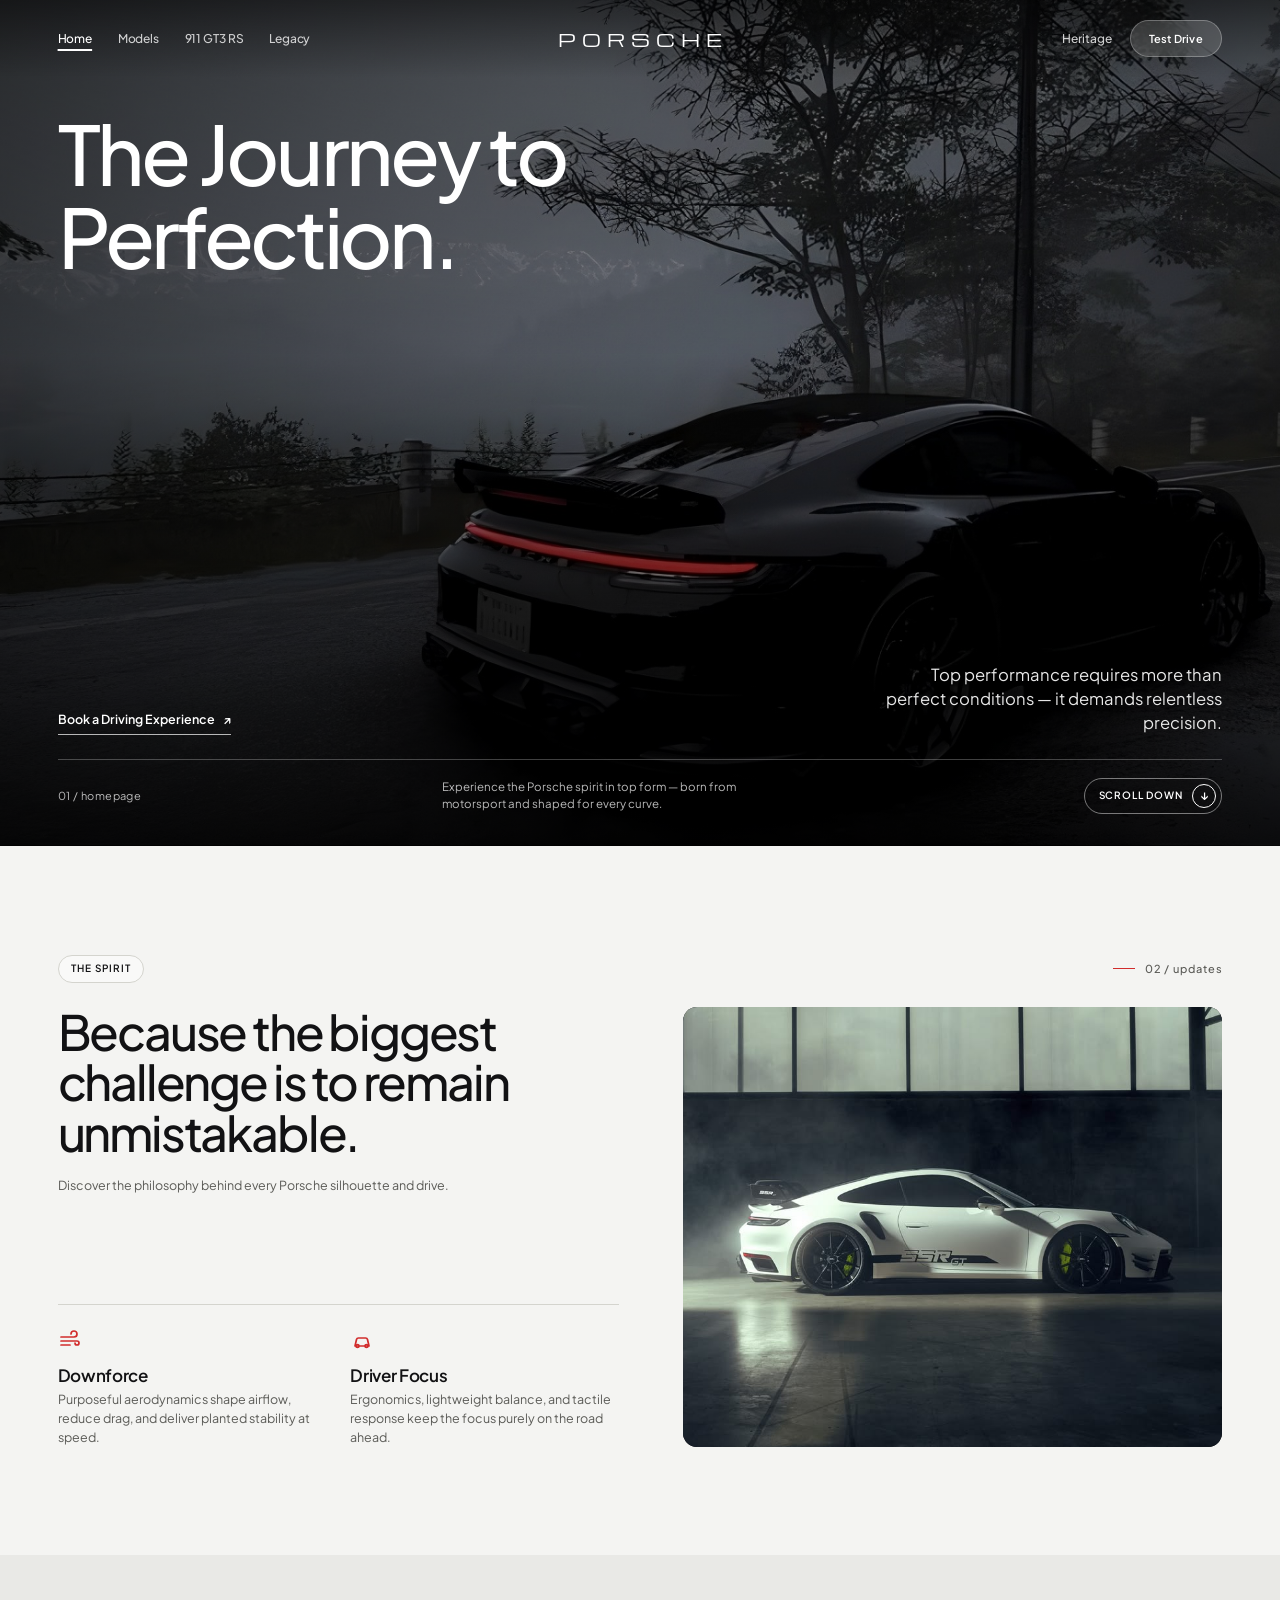
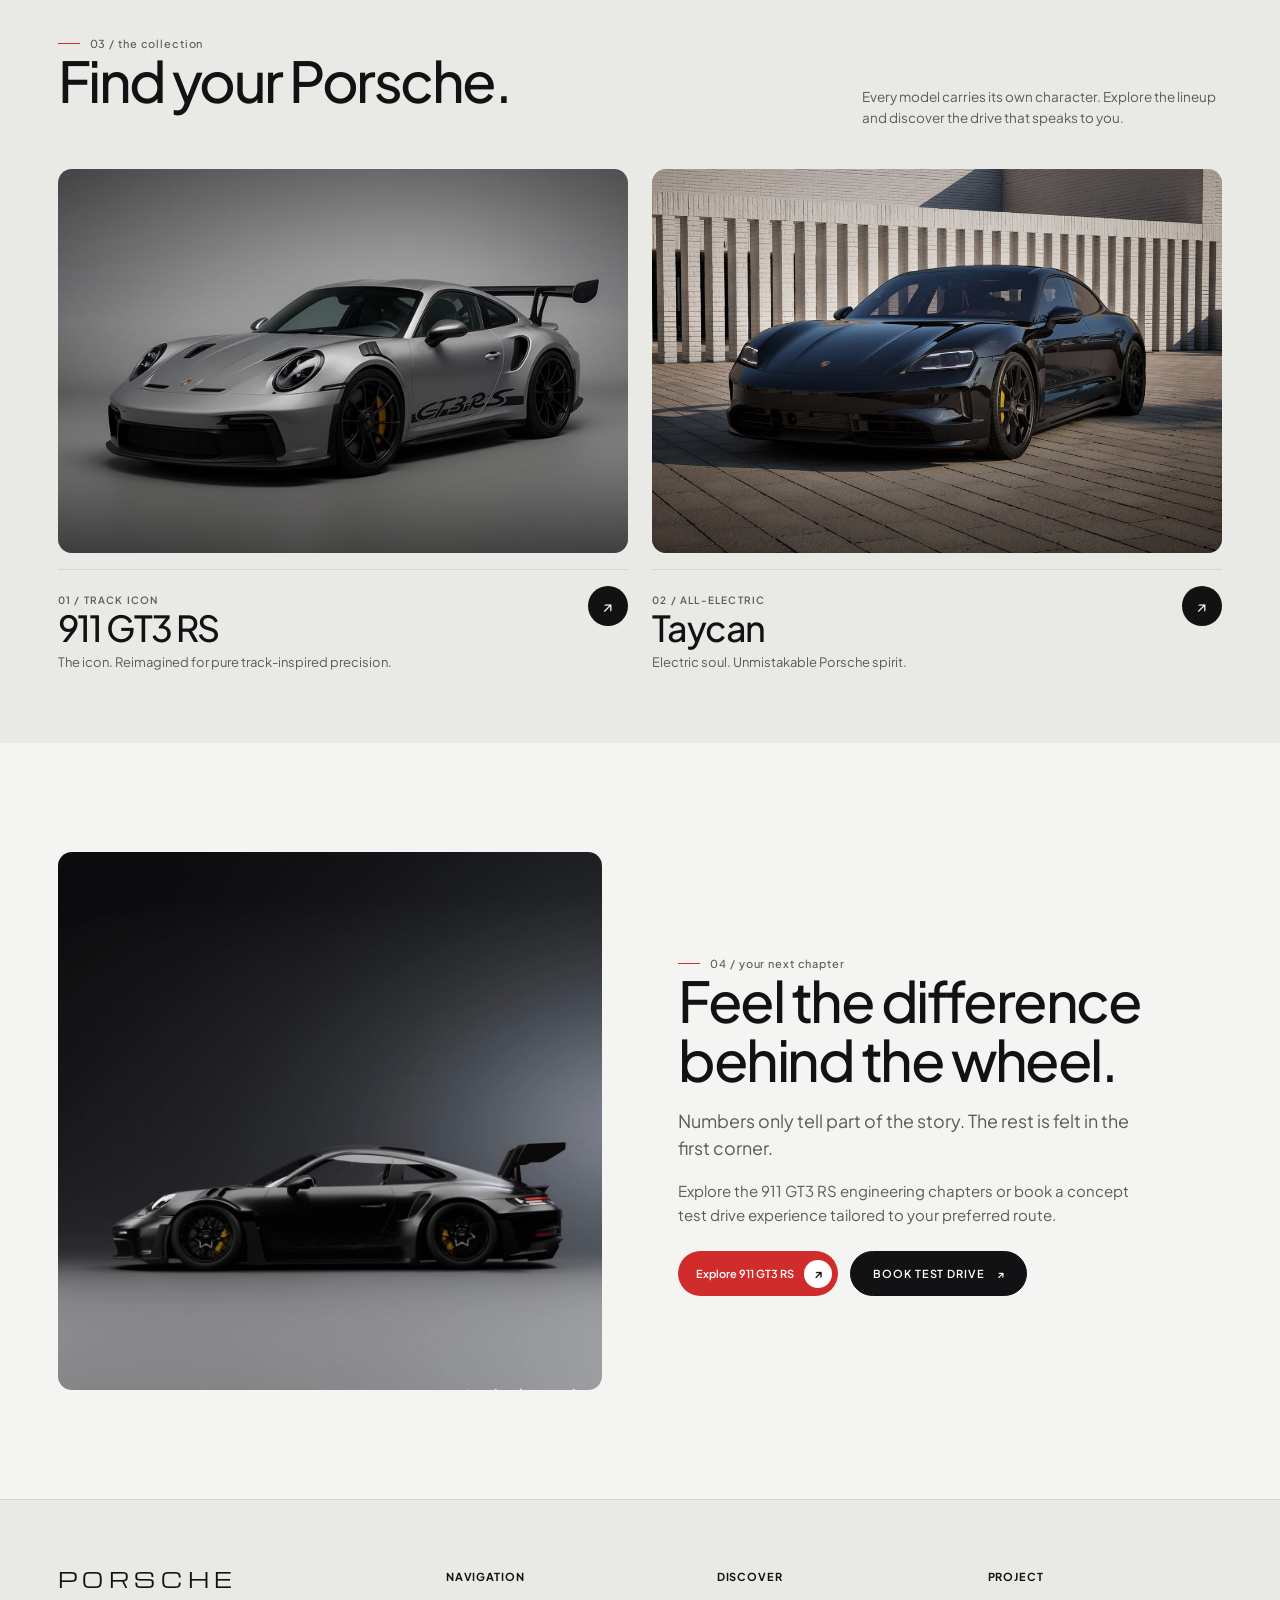
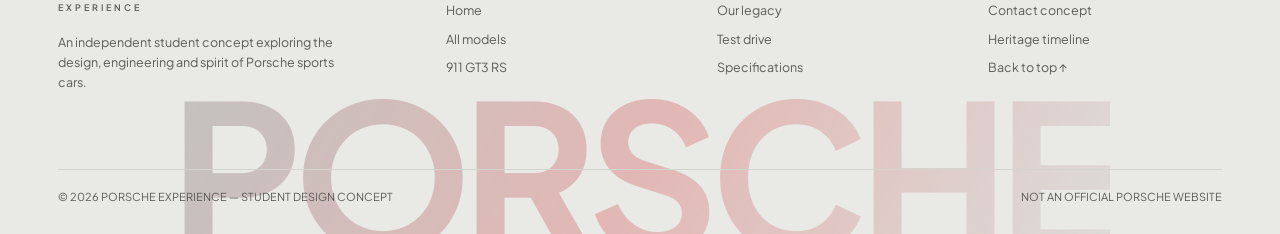
==== index.html @ 3043c194 "first commit" ====
<!doctype html>
<html lang="en">

<head>
  <meta charset="utf-8">
  <meta name="viewport" content="width=device-width, initial-scale=1">
  <meta name="description" content="Explore Porsche performance, design and automotive heritage.">
  <title>Porsche Experience — The Art of Performance</title>
  <link rel="preconnect" href="https://fonts.googleapis.com">
  <link rel="preconnect" href="https://fonts.gstatic.com" crossorigin>
  <link href="https://fonts.googleapis.com/css2?family=Michroma&family=Plus+Jakarta+Sans:wght@400;500;600;700&display=swap" rel="stylesheet">
  <link rel="stylesheet" href="css/style.css">
</head>

<body id="top">
  <header class="site-header site-header--overlay">
    <div class="container nav-inner">
      <nav class="nav-links" aria-label="Main navigation">
        <a href="index.html" aria-current="page">Home</a>
        <a href="models.html">Models</a>
        <a href="detail.html">911 GT3 RS</a>
        <a href="legacy.html">Legacy</a>
      </nav>
      <a class="brand" href="index.html" aria-label="Porsche Experience home">PORSCHE</a>
      <div class="nav-actions">
        <a class="nav-aux" href="legacy.html">Heritage</a>
        <a class="nav-cta" href="test-drive.html">Test Drive</a>
      </div>
    </div>
  </header>

  <main>
    <section class="hero">
      <video class="hero-video" autoplay muted loop playsinline preload="auto"
        poster="assets/car/thumbnail-911.jpeg"
        aria-hidden="true">
        <source src="assets/hero-911.mp4" type="video/mp4">
      </video>
      <div class="hero-inner">
        <div class="hero-top">
          <h1>The Journey to<br>Perfection.</h1>
        </div>
        <div>
          <div class="hero-mid">
            <a class="text-link-light" href="test-drive.html">Book a Driving Experience <span aria-hidden="true">↗</span></a>
            <p class="hero-subcopy">Top performance requires more than perfect conditions — it demands relentless precision.</p>
          </div>
          <div class="hero-bottom">
            <span class="hero-index">01 / homepage</span>
            <p class="hero-bottom-note">Experience the Porsche spirit in top form — born from motorsport and shaped for every curve.</p>
            <a class="scroll-pill" href="#overview">Scroll Down <span aria-hidden="true">↓</span></a>
          </div>
        </div>
      </div>
    </section>

    <section id="overview" class="section">
      <div class="container">
        <div class="section-meta-bar">
          <span class="pill-tag">The Spirit</span>
          <span class="kicker">02 / updates</span>
        </div>
        <div class="split-updates">
          <div class="updates-left">
            <div>
              <h2>Because the biggest challenge is to remain unmistakable.</h2>
              <p class="small">Discover the philosophy behind every Porsche silhouette and drive.</p>
            </div>
            <div class="mini-features">
              <div class="mini-feature">
                <div class="mini-feature-icon" aria-hidden="true">
                  <svg width="24" height="24" viewBox="0 0 24 24" fill="none" stroke="currentColor" stroke-width="1.7" stroke-linecap="round" stroke-linejoin="round">
                    <path d="M3 8h13a3 3 0 1 0-3-3" />
                    <path d="M3 12h16a2 2 0 1 1-2 2" />
                    <path d="M3 16h9" />
                  </svg>
                </div>
                <h3>Downforce</h3>
                <p>Purposeful aerodynamics shape airflow, reduce drag, and deliver planted stability at speed.</p>
              </div>
              <div class="mini-feature">
                <div class="mini-feature-icon" aria-hidden="true">
                  <svg width="24" height="24" viewBox="0 0 24 24" fill="none" stroke="currentColor" stroke-width="1.7" stroke-linecap="round" stroke-linejoin="round">
                    <path d="M5 17h14l-1.5-6.5A2 2 0 0 0 15.55 9H8.45a2 2 0 0 0-1.95 1.5L5 17Z" />
                    <circle cx="7.5" cy="17" r="1.5" />
                    <circle cx="16.5" cy="17" r="1.5" />
                  </svg>
                </div>
                <h3>Driver Focus</h3>
                <p>Ergonomics, lightweight balance, and tactile response keep the focus purely on the road ahead.</p>
              </div>
            </div>
          </div>

          <div class="quote-photo-card">
            <img src="assets/car/1.jpg"
              alt="Detail of a Porsche sports car">

        </div>
      </div>
    </section>

    <section class="section-tight section-surface">
      <div class="container">
        <div class="section-head">
          <div>
            <div class="kicker">03 / the collection</div>
            <h2>Find your Porsche.</h2>
          </div>
          <p>Every model carries its own character. Explore the lineup and discover the drive that speaks to you.</p>
        </div>
        <div class="model-grid">
          <article class="model-card">
            <a href="detail.html">
              <div class="model-photo">
                <img src="assets/car/911.jpg"
                  alt="Porsche 911 GT3 RS sports car">
              </div>
            </a>
            <div class="model-meta">
              <div>
                <span class="model-index">01 / Track Icon</span>
                <h3 class="model-title">911 GT3 RS</h3>
                <p>The icon. Reimagined for pure track-inspired precision.</p>
              </div>
              <a class="circle-link" href="detail.html" aria-label="Explore Porsche 911 GT3 RS"><span aria-hidden="true">↗</span></a>
            </div>
          </article>

          <article class="model-card">
            <a href="models.html">
              <div class="model-photo">
                <img src="assets/car/taycan.jpg"
                  alt="Porsche Taycan electric sports car">
              </div>
            </a>
            <div class="model-meta">
              <div>
                <span class="model-index">02 / All-Electric</span>
                <h3 class="model-title">Taycan</h3>
                <p>Electric soul. Unmistakable Porsche spirit.</p>
              </div>
              <a class="circle-link" href="models.html" aria-label="Explore Taycan in models"><span aria-hidden="true">↗</span></a>
            </div>
          </article>
        </div>
      </div>
    </section>

    <section class="section">
      <div class="container split">
        <div class="split-image">
          <img src="assets/car/911gt3.jpg"
            alt="Sports car driving through a mountain road">
        </div>
        <div class="copy-block">
          <div class="kicker">04 / your next chapter</div>
          <h2>Feel the difference behind the wheel.</h2>
          <p class="lead">Numbers only tell part of the story. The rest is felt in the first corner.</p>
          <p>Explore the 911 GT3 RS engineering chapters or book a concept test drive experience tailored to your preferred route.</p>
          <div style="display:flex;flex-wrap:wrap;gap:12px;margin-top:24px;">
            <a class="btn-pill-arrow" href="detail.html">Explore 911 GT3 RS <span class="badge-icon" aria-hidden="true">↗</span></a>
            <a class="btn btn-dark" href="test-drive.html">Book Test Drive <span aria-hidden="true">↗</span></a>
          </div>
        </div>
      </div>
    </section>
  </main>

  <footer class="site-footer">
    <div class="container">
      <div class="footer-top">
        <div>
          <div class="footer-brand">PORSCHE<span>EXPERIENCE</span></div>
          <p class="footer-about">An independent student concept exploring the design, engineering and spirit of Porsche sports cars.</p>
        </div>
        <div class="footer-col">
          <h4>Navigation</h4>
          <a href="index.html">Home</a>
          <a href="models.html">All models</a>
          <a href="detail.html">911 GT3 RS</a>
        </div>
        <div class="footer-col">
          <h4>Discover</h4>
          <a href="legacy.html">Our legacy</a>
          <a href="test-drive.html">Test drive</a>
          <a href="detail.html#specs">Specifications</a>
        </div>
        <div class="footer-col">
          <h4>Project</h4>
          <a href="test-drive.html">Contact concept</a>
          <a href="legacy.html">Heritage timeline</a>
          <a href="#top">Back to top ↑</a>
        </div>
      </div>
      <div class="footer-bottom">
        <span>© 2026 PORSCHE EXPERIENCE — STUDENT DESIGN CONCEPT</span>
        <span>NOT AN OFFICIAL PORSCHE WEBSITE</span>
      </div>
    </div>
    <div class="footer-watermark" aria-hidden="true">PORSCHE</div>
  </footer>
</body>

</html>
---- css/style.css ----
/* PORSCHE EXPERIENCE — Pure HTML5 + CSS3 Editorial System */
:root {
  --ink: #121214;
  --paper: #f4f4f2;
  --white: #ffffff;
  --surface: #e9e9e6;
  --surface-deep: #deded9;
  --muted: #5b5b57;
  --line: #d4d4ce;
  --red: #d12c2c;
  --red-hover: #b01e1e;
  --dark: #0e0e10;
  --container: 1380px;
  --gutter: clamp(20px, 4.5vw, 64px);
  --space: clamp(64px, 8.5vw, 118px);
  --radius-sm: 8px;
  --radius-md: 14px;
  --radius-lg: 18px;
  --font-sans: "Plus Jakarta Sans", -apple-system, BlinkMacSystemFont, "Segoe UI", Roboto, Helvetica, Arial, sans-serif;
  --font-brand: "Michroma", "Plus Jakarta Sans", Arial, sans-serif;
}

*,
*::before,
*::after {
  box-sizing: border-box;
}

html {
  scroll-behavior: smooth;
}

body {
  margin: 0;
  background: var(--paper);
  color: var(--ink);
  font-family: var(--font-sans);
  font-size: 15px;
  line-height: 1.58;
  -webkit-font-smoothing: antialiased;
  -moz-osx-font-smoothing: grayscale;
}

img {
  display: block;
  width: 100%;
  height: 100%;
  object-fit: cover;
}

a {
  color: inherit;
  text-decoration: none;
}

button,
input,
select,
textarea {
  font: inherit;
}

:focus-visible {
  outline: 2px solid var(--red);
  outline-offset: 3px;
}

.sr-only {
  position: absolute;
  width: 1px;
  height: 1px;
  padding: 0;
  margin: -1px;
  overflow: hidden;
  clip: rect(0, 0, 0, 0);
  white-space: nowrap;
  border: 0;
}

.container {
  width: min(100% - (var(--gutter) * 2), var(--container));
  margin-inline: auto;
}

/* Typography & Editorial Markers */
h1,
h2,
h3,
h4,
p {
  margin-top: 0;
}

h1,
h2,
h3 {
  font-weight: 500;
  letter-spacing: -0.045em;
  line-height: 1.04;
}

h1 {
  font-size: clamp(44px, 6.8vw, 96px);
  margin-bottom: 20px;
}

h2 {
  font-size: clamp(32px, 4.4vw, 58px);
  margin-bottom: 18px;
}

h3 {
  font-size: clamp(20px, 2.1vw, 28px);
  margin-bottom: 10px;
}

.lead {
  font-size: clamp(16px, 1.4vw, 19px);
  line-height: 1.52;
  max-width: 560px;
}

.small {
  font-size: 12.5px;
  color: var(--muted);
  line-height: 1.55;
}

.eyebrow {
  font-size: 10px;
  letter-spacing: 0.16em;
  text-transform: uppercase;
  color: var(--muted);
  font-weight: 700;
}

.kicker {
  display: inline-flex;
  align-items: center;
  gap: 10px;
  font-size: 11px;
  letter-spacing: 0.08em;
  text-transform: lowercase;
  color: var(--muted);
  font-weight: 500;
}

.kicker::before {
  content: "";
  width: 22px;
  height: 1px;
  background: var(--red);
}

.pill-tag {
  display: inline-flex;
  align-items: center;
  gap: 6px;
  padding: 5px 12px;
  border: 1px solid var(--line);
  border-radius: 99px;
  font-size: 10px;
  font-weight: 600;
  letter-spacing: 0.1em;
  text-transform: uppercase;
  color: var(--ink);
  background: rgba(255, 255, 255, 0.5);
}

.section {
  padding-block: var(--space);
}

.section-tight {
  padding-block: clamp(44px, 5.5vw, 76px);
}

.section-surface {
  background: var(--surface);
}

.section-head {
  display: flex;
  justify-content: space-between;
  align-items: flex-end;
  gap: 32px;
  margin-bottom: 40px;
}

.section-head p {
  max-width: 360px;
  margin: 0;
  color: var(--muted);
  font-size: 13.5px;
}

.section-meta-bar {
  display: flex;
  justify-content: space-between;
  align-items: center;
  gap: 16px;
  margin-bottom: 24px;
}

.rule {
  border: 0;
  border-top: 1px solid var(--line);
  margin: 0;
}

/* Header & Navigation (3-zone reference layout) */
.site-header {
  height: 78px;
  display: flex;
  align-items: center;
  z-index: 30;
  width: 100%;
}

.site-header--overlay {
  position: absolute;
  top: 0;
  left: 0;
  right: 0;
  background: linear-gradient(180deg, rgba(0, 0, 0, 0.45) 0%, transparent 100%);
  color: var(--white);
}

.site-header--light {
  position: sticky;
  top: 0;
  background: rgba(244, 244, 242, 0.9);
  backdrop-filter: blur(12px);
  -webkit-backdrop-filter: blur(12px);
  border-bottom: 1px solid var(--line);
  color: var(--ink);
}

.nav-inner {
  display: grid;
  grid-template-columns: 1fr auto 1fr;
  align-items: center;
  gap: 20px;
}

.nav-links {
  display: flex;
  align-items: center;
  gap: clamp(14px, 2vw, 26px);
}

.nav-links a {
  font-size: 12px;
  font-weight: 500;
  letter-spacing: -0.01em;
  opacity: 0.78;
  transition: opacity 0.2s, color 0.2s;
  white-space: nowrap;
}

.nav-links a:hover,
.nav-links a[aria-current="page"] {
  opacity: 1;
}

.site-header--light .nav-links a[aria-current="page"] {
  color: var(--red);
  font-weight: 600;
}

.site-header--overlay .nav-links a[aria-current="page"] {
  text-decoration: underline;
  text-underline-offset: 6px;
  text-decoration-thickness: 1.5px;
}

.brand {
  justify-self: center;
  font-family: var(--font-brand);
  font-size: clamp(14px, 1.5vw, 18px);
  font-weight: 400;
  letter-spacing: 0.34em;
  text-indent: 0.34em;
  text-transform: uppercase;
  white-space: nowrap;
  line-height: 1;
}

.nav-actions {
  justify-self: end;
  display: flex;
  align-items: center;
  gap: 18px;
}

.nav-aux {
  font-size: 12px;
  font-weight: 500;
  opacity: 0.8;
  transition: opacity 0.2s;
}

.nav-aux:hover {
  opacity: 1;
}

.nav-cta {
  display: inline-flex;
  align-items: center;
  gap: 8px;
  font-size: 11px;
  font-weight: 600;
  letter-spacing: 0.02em;
  padding: 9px 18px;
  border-radius: 99px;
  transition: background 0.2s, color 0.2s, border-color 0.2s;
  white-space: nowrap;
}

.site-header--overlay .nav-cta {
  background: rgba(255, 255, 255, 0.16);
  backdrop-filter: blur(10px);
  -webkit-backdrop-filter: blur(10px);
  border: 1px solid rgba(255, 255, 255, 0.28);
  color: var(--white);
}

.site-header--overlay .nav-cta:hover {
  background: var(--white);
  color: var(--ink);
}

.site-header--light .nav-cta {
  background: var(--ink);
  border: 1px solid var(--ink);
  color: var(--white);
}

.site-header--light .nav-cta:hover {
  background: var(--red);
  border-color: var(--red);
}

/* Buttons & Circular Badges */
.btn {
  display: inline-flex;
  align-items: center;
  justify-content: center;
  gap: 12px;
  padding: 13px 22px;
  border: 1px solid var(--ink);
  border-radius: 99px;
  font-size: 11px;
  letter-spacing: 0.08em;
  text-transform: uppercase;
  font-weight: 600;
  cursor: pointer;
  transition: background 0.2s, color 0.2s, border-color 0.2s, transform 0.2s;
}

.btn-dark {
  background: var(--ink);
  color: var(--white);
}

.btn-dark:hover {
  background: var(--red);
  border-color: var(--red);
}

.btn-outline-light {
  background: rgba(255, 255, 255, 0.12);
  backdrop-filter: blur(8px);
  -webkit-backdrop-filter: blur(8px);
  border-color: rgba(255, 255, 255, 0.45);
  color: var(--white);
}

.btn-outline-light:hover {
  background: var(--white);
  border-color: var(--white);
  color: var(--ink);
}

.btn-red {
  background: var(--red);
  border-color: var(--red);
  color: var(--white);
}

.btn-red:hover {
  background: var(--red-hover);
  border-color: var(--red-hover);
}

.btn-pill-arrow {
  display: inline-flex;
  align-items: center;
  gap: 10px;
  padding: 6px 6px 6px 18px;
  border-radius: 99px;
  font-size: 11px;
  font-weight: 600;
  background: var(--red);
  color: var(--white);
  transition: background 0.2s;
}

.btn-pill-arrow:hover {
  background: var(--red-hover);
}

.btn-pill-arrow .badge-icon {
  width: 28px;
  height: 28px;
  border-radius: 50%;
  background: var(--white);
  color: var(--ink);
  display: grid;
  place-items: center;
  font-size: 13px;
}

.text-link-light {
  display: inline-flex;
  align-items: center;
  gap: 8px;
  font-size: 12.5px;
  font-weight: 600;
  color: var(--white);
  padding-bottom: 4px;
  border-bottom: 1px solid rgba(255, 255, 255, 0.7);
  transition: border-color 0.2s, opacity 0.2s;
}

.text-link-light:hover {
  border-color: var(--white);
  opacity: 0.85;
}

.circle-link {
  width: 40px;
  height: 40px;
  border-radius: 50%;
  display: inline-grid;
  place-items: center;
  background: var(--ink);
  color: var(--white);
  font-size: 16px;
  flex-shrink: 0;
  transition: background 0.2s, transform 0.2s;
}

.circle-link:hover {
  background: var(--red);
  transform: rotate(45deg);
}

/* Home Hero (Reference Left Panel) */
.hero {
  position: relative;
  min-height: clamp(640px, 94svh, 880px);
  background: var(--dark);
  color: var(--white);
  overflow: hidden;
  display: flex;
  flex-direction: column;
  justify-content: space-between;
}

.hero > img,
.hero-video {
  position: absolute;
  inset: 0;
  width: 100%;
  height: 100%;
  object-fit: cover;
  object-position: center 56%;
  pointer-events: none;
  z-index: 0;
}

.hero::after {
  content: "";
  position: absolute;
  inset: 0;
  z-index: 1;
  background:
    linear-gradient(180deg, rgba(0, 0, 0, 0.48) 0%, rgba(0, 0, 0, 0.14) 42%, rgba(0, 0, 0, 0.86) 100%),
    linear-gradient(90deg, rgba(0, 0, 0, 0.5) 0%, transparent 62%);
}

.hero-inner {
  position: relative;
  z-index: 2;
  width: min(100% - (var(--gutter) * 2), var(--container));
  margin-inline: auto;
  padding: 112px 0 32px;
  flex: 1;
  display: flex;
  flex-direction: column;
  justify-content: space-between;
}

.hero-top {
  max-width: 680px;
}

.hero-top h1 {
  font-size: clamp(46px, 6.4vw, 88px);
  font-weight: 500;
  letter-spacing: -0.045em;
  line-height: 1.01;
  margin-bottom: 0;
}

.hero-mid {
  display: flex;
  align-items: flex-end;
  justify-content: space-between;
  gap: 32px;
  margin-top: auto;
  padding-top: 120px;
  padding-bottom: 24px;
}

.hero-subcopy {
  max-width: 340px;
  text-align: right;
  font-size: clamp(14px, 1.3vw, 17px);
  line-height: 1.45;
  color: rgba(255, 255, 255, 0.9);
  margin: 0;
}

.hero-bottom {
  display: grid;
  grid-template-columns: auto 1fr auto;
  align-items: center;
  gap: 24px;
  padding-top: 18px;
  border-top: 1px solid rgba(255, 255, 255, 0.25);
}

.hero-index {
  font-size: 11px;
  color: rgba(255, 255, 255, 0.72);
  letter-spacing: 0.04em;
}

.hero-bottom-note {
  justify-self: center;
  max-width: 340px;
  font-size: 11.5px;
  line-height: 1.45;
  color: rgba(255, 255, 255, 0.72);
  margin: 0;
}

.scroll-pill {
  display: inline-flex;
  align-items: center;
  gap: 10px;
  padding: 5px 5px 5px 14px;
  border: 1px solid rgba(255, 255, 255, 0.45);
  border-radius: 99px;
  font-size: 10px;
  font-weight: 600;
  letter-spacing: 0.08em;
  text-transform: uppercase;
  color: var(--white);
  transition: background 0.2s, color 0.2s;
}

.scroll-pill:hover {
  background: var(--white);
  color: var(--ink);
}

.scroll-pill span {
  width: 24px;
  height: 24px;
  border-radius: 50%;
  border: 1px solid currentColor;
  display: grid;
  place-items: center;
  font-size: 12px;
}

/* Updates / Spirit Editorial Split (Reference Section 2) */
.split-updates {
  display: grid;
  grid-template-columns: 1.02fr 0.98fr;
  gap: clamp(32px, 5vw, 72px);
  align-items: stretch;
}

.updates-left {
  display: flex;
  flex-direction: column;
  justify-content: space-between;
  gap: 36px;
}

.updates-left h2 {
  font-size: clamp(32px, 3.8vw, 52px);
  max-width: 480px;
}

.mini-features {
  display: grid;
  grid-template-columns: 1fr 1fr;
  gap: 24px;
  padding-top: 24px;
  border-top: 1px solid var(--line);
}

.mini-feature-icon {
  color: var(--red);
  font-size: 20px;
  margin-bottom: 12px;
  line-height: 1;
}

.mini-feature h3 {
  font-size: 17px;
  font-weight: 600;
  letter-spacing: -0.02em;
  margin-bottom: 6px;
}

.mini-feature p {
  font-size: 12.5px;
  color: var(--muted);
  margin: 0;
  line-height: 1.5;
}

.quote-photo-card {
  position: relative;
  min-height: 440px;
  border-radius: var(--radius-md);
  overflow: hidden;
  background: var(--dark);
}

.quote-photo-card > img {
  position: absolute;
  inset: 0;
}

.glass-quote {
  position: absolute;
  left: 18px;
  bottom: 18px;
  right: 18px;
  max-width: 340px;
  padding: 18px 20px;
  border-radius: var(--radius-sm);
  background: rgba(18, 18, 22, 0.72);
  backdrop-filter: blur(14px);
  -webkit-backdrop-filter: blur(14px);
  border: 1px solid rgba(255, 255, 255, 0.14);
  color: var(--white);
}

.glass-quote-mark {
  display: inline-grid;
  place-items: center;
  width: 24px;
  height: 24px;
  border-radius: 6px;
  background: var(--red);
  color: var(--white);
  font-size: 15px;
  font-weight: 700;
  margin-bottom: 10px;
}

.glass-quote p {
  font-size: 12.5px;
  line-height: 1.5;
  color: rgba(255, 255, 255, 0.92);
  margin-bottom: 10px;
}

.glass-quote cite {
  font-style: normal;
  font-size: 11px;
  color: rgba(255, 255, 255, 0.65);
}

/* Generic Split Section */
.split {
  display: grid;
  grid-template-columns: 1fr 1fr;
  gap: clamp(28px, 6vw, 84px);
  align-items: center;
}

.split-image {
  height: clamp(320px, 42vw, 560px);
  overflow: hidden;
  border-radius: var(--radius-md);
}

.split-image img {
  transition: transform 0.65s ease;
}

.split-image:hover img {
  transform: scale(1.03);
}

.copy-block {
  max-width: 540px;
}

.copy-block p {
  color: var(--muted);
  max-width: 470px;
}

/* 3-Column Principles / Features */
.feature-grid {
  display: grid;
  grid-template-columns: repeat(3, 1fr);
  gap: 24px;
}

.feature {
  border-top: 1px solid var(--line);
  padding-top: 20px;
}

.feature-icon {
  color: var(--red);
  font-size: 22px;
  margin-bottom: 22px;
}

.feature p {
  font-size: 13.5px;
  color: var(--muted);
  max-width: 320px;
  margin-bottom: 0;
}

/* Model Catalog & Cards */
.models-hero {
  min-height: clamp(480px, 68svh, 660px);
  position: relative;
  overflow: hidden;
  background: var(--dark);
  color: var(--white);
  display: flex;
  flex-direction: column;
  justify-content: flex-end;
}

.models-hero > img {
  position: absolute;
  inset: 0;
  object-position: center 55%;
}

.models-hero::after {
  content: "";
  position: absolute;
  inset: 0;
  background:
    linear-gradient(180deg, rgba(0, 0, 0, 0.48) 0%, rgba(0, 0, 0, 0.14) 45%, rgba(0, 0, 0, 0.84) 100%),
    linear-gradient(90deg, rgba(0, 0, 0, 0.48) 0%, transparent 62%);
}

.models-hero-inner {
  position: relative;
  z-index: 2;
  width: min(100% - (var(--gutter) * 2), var(--container));
  margin-inline: auto;
  padding: 120px 0 36px;
}

.models-hero-row {
  display: flex;
  justify-content: space-between;
  align-items: flex-end;
  gap: 32px;
  margin-bottom: 32px;
}

.models-hero-row h1 {
  margin: 8px 0 0;
  font-size: clamp(46px, 6.6vw, 92px);
}

.models-hero-row .eyebrow {
  color: rgba(255, 255, 255, 0.78);
}

.models-hero-copy {
  max-width: 360px;
  margin: 0;
  color: rgba(255, 255, 255, 0.85);
  font-size: 14.5px;
  line-height: 1.55;
  text-align: right;
}

.catalog-head {
  display: flex;
  justify-content: space-between;
  align-items: flex-end;
  gap: 28px;
  margin-bottom: 38px;
  flex-wrap: wrap;
}

.catalog-head h2 {
  margin-bottom: 0;
}

.filter-radio {
  position: absolute;
  width: 1px;
  height: 1px;
  opacity: 0;
  pointer-events: none;
}

.filter-row {
  display: flex;
  gap: 8px;
  flex-wrap: wrap;
}

.filter-pill {
  padding: 9px 17px;
  border: 1px solid var(--line);
  border-radius: 99px;
  font-size: 11px;
  font-weight: 600;
  letter-spacing: 0.06em;
  text-transform: uppercase;
  background: rgba(255, 255, 255, 0.55);
  cursor: pointer;
  transition: background 0.2s, color 0.2s, border-color 0.2s;
  user-select: none;
}

.filter-pill:hover {
  border-color: var(--ink);
}

#f-all:checked ~ .catalog-head label[for="f-all"],
#f-sports:checked ~ .catalog-head label[for="f-sports"],
#f-electric:checked ~ .catalog-head label[for="f-electric"],
#f-suv:checked ~ .catalog-head label[for="f-suv"] {
  background: var(--ink);
  color: var(--white);
  border-color: var(--ink);
}

#f-all:focus-visible ~ .catalog-head label[for="f-all"],
#f-sports:focus-visible ~ .catalog-head label[for="f-sports"],
#f-electric:focus-visible ~ .catalog-head label[for="f-electric"],
#f-suv:focus-visible ~ .catalog-head label[for="f-suv"] {
  outline: 2px solid var(--red);
  outline-offset: 2px;
}

#f-sports:checked ~ .model-grid .model-card:not([data-category="sports"]),
#f-electric:checked ~ .model-grid .model-card:not([data-category="electric"]),
#f-suv:checked ~ .model-grid .model-card:not([data-category="suv"]) {
  display: none;
}

.model-grid {
  display: grid;
  grid-template-columns: repeat(2, minmax(0, 1fr));
  gap: 52px 24px;
}

.model-card {
  min-width: 0;
}

.model-photo {
  height: clamp(240px, 30vw, 420px);
  overflow: hidden;
  background: var(--dark);
  border-radius: var(--radius-md);
  position: relative;
}

.model-photo::after {
  content: "";
  position: absolute;
  inset: 0;
  background: linear-gradient(180deg, rgba(0, 0, 0, 0.12) 0%, transparent 40%, rgba(0, 0, 0, 0.58) 100%);
  pointer-events: none;
}

.model-photo img {
  transition: transform 0.65s ease;
}

.model-card:hover .model-photo img {
  transform: scale(1.04);
}

.model-photo-badge {
  position: absolute;
  top: 16px;
  left: 16px;
  z-index: 2;
  padding: 6px 12px;
  border-radius: 99px;
  background: rgba(18, 18, 22, 0.62);
  backdrop-filter: blur(10px);
  -webkit-backdrop-filter: blur(10px);
  border: 1px solid rgba(255, 255, 255, 0.18);
  color: var(--white);
  font-size: 10px;
  font-weight: 600;
  letter-spacing: 0.08em;
  text-transform: uppercase;
}

.model-photo-chip {
  position: absolute;
  left: 18px;
  bottom: 16px;
  z-index: 2;
  color: rgba(255, 255, 255, 0.92);
  font-size: 12px;
  font-weight: 500;
  letter-spacing: -0.01em;
}

.model-photo .banner-stat {
  z-index: 2;
  color: var(--white);
}

.model-meta {
  display: flex;
  justify-content: space-between;
  align-items: flex-start;
  gap: 20px;
  padding-top: 16px;
  border-top: 1px solid var(--line);
  margin-top: 16px;
}

.model-meta p {
  font-size: 13px;
  color: var(--muted);
  margin: 6px 0 0;
  max-width: 520px;
}

.model-title {
  font-size: clamp(26px, 2.8vw, 38px);
  letter-spacing: -0.045em;
  margin: 0;
}

.model-index {
  font-size: 10px;
  color: var(--muted);
  letter-spacing: 0.12em;
  text-transform: uppercase;
  font-weight: 600;
}

.model-card.wide {
  grid-column: 1 / -1;
}

.model-card.wide .model-photo {
  height: clamp(300px, 44vw, 540px);
}

.model-card.wide .model-meta {
  align-items: center;
}

/* Subpage Intro */
.page-intro {
  padding: clamp(44px, 6vw, 84px) 0 44px;
}

.page-intro .intro-row {
  display: flex;
  justify-content: space-between;
  align-items: flex-end;
  gap: 40px;
  margin-top: 12px;
}

.page-intro .lead {
  max-width: 420px;
  color: var(--muted);
  margin-bottom: 8px;
}

/* Detail Hero */
.detail-hero {
  min-height: clamp(500px, 72svh, 700px);
  position: relative;
  overflow: hidden;
  background: var(--dark);
  color: var(--white);
  display: flex;
  align-items: flex-end;
}

.detail-hero > img {
  position: absolute;
  inset: 0;
}

.detail-hero::after {
  content: "";
  position: absolute;
  inset: 0;
  background: linear-gradient(180deg, rgba(0, 0, 0, 0.45) 0%, rgba(0, 0, 0, 0.15) 45%, rgba(0, 0, 0, 0.8) 100%);
}

.detail-hero-content {
  position: relative;
  z-index: 2;
  width: min(100% - (var(--gutter) * 2), var(--container));
  margin-inline: auto;
  padding: 120px 0 42px;
  display: flex;
  justify-content: space-between;
  align-items: flex-end;
  gap: 30px;
}

.detail-hero h1 {
  font-size: clamp(48px, 7.5vw, 108px);
  margin: 8px 0 0;
}

.detail-hero .eyebrow {
  color: rgba(255, 255, 255, 0.8);
}

.breadcrumb {
  font-size: 11px;
  letter-spacing: 0.08em;
  text-transform: uppercase;
  color: var(--muted);
  padding: 20px 0 0;
}

.breadcrumb a:hover {
  color: var(--red);
}

/* Spec Grid */
.spec-grid {
  display: grid;
  grid-template-columns: repeat(4, 1fr);
  border-top: 1px solid var(--line);
  border-bottom: 1px solid var(--line);
}

.spec {
  padding: 28px 22px 30px 0;
  border-right: 1px solid var(--line);
}

.spec:not(:first-child) {
  padding-left: 22px;
}

.spec:last-child {
  border-right: 0;
}

.spec-value {
  font-size: clamp(38px, 4.8vw, 64px);
  font-weight: 500;
  letter-spacing: -0.055em;
  line-height: 1;
  margin-bottom: 10px;
}

.spec-value sup {
  font-size: 0.36em;
  color: var(--red);
  vertical-align: top;
  font-weight: 600;
}

.spec-unit {
  font-size: 0.44em;
  letter-spacing: -0.02em;
}

.spec-label {
  font-size: 11px;
  text-transform: uppercase;
  letter-spacing: 0.08em;
  color: var(--muted);
  font-weight: 500;
}

/* Accordion Chapters (Reference Center Panel) */
.chapter-list {
  border-top: 1px solid var(--line);
}

.chapter {
  border-bottom: 1px solid var(--line);
}

.chapter summary {
  list-style: none;
  cursor: pointer;
  display: grid;
  grid-template-columns: 76px 1fr 38px;
  align-items: center;
  gap: 18px;
  padding: 22px 0;
}

.chapter summary::-webkit-details-marker {
  display: none;
}

.chapter-num {
  font-size: 11px;
  color: var(--muted);
  font-weight: 500;
}

.chapter-title {
  font-size: clamp(20px, 2.8vw, 34px);
  font-weight: 500;
  letter-spacing: -0.04em;
}

.chapter summary .circle-link {
  width: 34px;
  height: 34px;
  font-size: 14px;
}

.chapter[open] summary .circle-link {
  background: var(--red);
  transform: rotate(45deg);
}

.chapter-body {
  padding: 4px 0 34px;
}

.chapter-split {
  display: grid;
  grid-template-columns: 1fr 1fr;
  gap: 32px;
  padding-left: 94px;
  align-items: center;
}

.chapter-split p {
  color: var(--muted);
  font-size: 14px;
  margin: 0;
}

.chapter-split img {
  height: 250px;
  border-radius: var(--radius-md);
}

/* Reference Feature Showcase Card inside Open Chapter */
.chapter-showcase-banner {
  position: relative;
  height: clamp(260px, 34vw, 390px);
  border-radius: var(--radius-md);
  overflow: hidden;
  background: var(--dark);
  color: var(--white);
  margin-bottom: 28px;
}

.chapter-showcase-banner > img {
  position: absolute;
  inset: 0;
}

.chapter-showcase-banner::after {
  content: "";
  position: absolute;
  inset: 0;
  background: linear-gradient(120deg, rgba(0, 0, 0, 0.52) 0%, rgba(0, 0, 0, 0.1) 50%, rgba(0, 0, 0, 0.62) 100%);
}

.banner-stat {
  position: absolute;
  z-index: 2;
}

.banner-stat--tl {
  top: 24px;
  left: 28px;
}

.banner-stat--br {
  right: 28px;
  bottom: 24px;
  text-align: right;
}

.banner-stat-num {
  font-size: clamp(34px, 4.2vw, 56px);
  font-weight: 500;
  letter-spacing: -0.05em;
  line-height: 1;
}

.banner-stat-num span {
  font-size: 0.42em;
  font-weight: 500;
  margin-left: 4px;
}

.banner-stat-sub {
  font-size: 11px;
  color: rgba(255, 255, 255, 0.78);
  margin-top: 4px;
}

.chapter-detail-grid {
  display: grid;
  grid-template-columns: 0.85fr 1.15fr;
  gap: 32px;
  align-items: start;
}

.chapter-stat-col {
  display: flex;
  flex-direction: column;
  justify-content: space-between;
  gap: 36px;
}

.big-metric {
  font-size: clamp(44px, 5vw, 68px);
  font-weight: 500;
  letter-spacing: -0.055em;
  line-height: 1;
  margin-bottom: 6px;
}

.big-metric sup {
  font-size: 0.45em;
  color: var(--red);
  vertical-align: super;
}

.chapter-copy-headline {
  font-size: clamp(20px, 2.2vw, 28px);
  font-weight: 500;
  letter-spacing: -0.035em;
  line-height: 1.24;
  margin-bottom: 24px;
}

.chapter-copy-subgrid {
  display: grid;
  grid-template-columns: 0.65fr 1.35fr;
  gap: 20px;
  align-items: start;
}

.chapter-copy-subgrid p {
  font-size: 12.5px;
  color: var(--muted);
  margin-bottom: 18px;
}

/* Gallery Grid (Reference Section 4) */
.gallery-cards {
  display: grid;
  grid-template-columns: 1.35fr 0.85fr 0.85fr;
  gap: 20px;
}

.gallery-card-title {
  font-size: 15px;
  font-weight: 600;
  letter-spacing: -0.02em;
  margin-bottom: 12px;
}

.gallery-media {
  position: relative;
  height: 290px;
  border-radius: var(--radius-md);
  overflow: hidden;
  background: var(--dark);
}

.gallery-media img {
  transition: transform 0.6s ease;
}

.gallery-card:hover .gallery-media img {
  transform: scale(1.04);
}

.gallery-red-badge {
  position: absolute;
  top: 50%;
  left: 50%;
  transform: translate(-50%, -50%);
  width: 48px;
  height: 48px;
  border-radius: 50%;
  background: var(--red);
  color: var(--white);
  display: grid;
  place-items: center;
  font-size: 18px;
  box-shadow: 0 10px 24px rgba(0, 0, 0, 0.28);
  transition: transform 0.2s, background 0.2s;
}

.gallery-card:hover .gallery-red-badge {
  transform: translate(-50%, -50%) scale(1.08);
  background: var(--red-hover);
}

.gallery-caption {
  font-size: 11px;
  color: var(--muted);
  margin-top: 10px;
}

/* Legacy Hero & Timeline */
.legacy-hero {
  min-height: clamp(520px, 75svh, 700px);
  position: relative;
  background: var(--dark);
  color: var(--white);
  display: flex;
  align-items: flex-end;
  overflow: hidden;
}

.legacy-hero > img {
  position: absolute;
  inset: 0;
}

.legacy-hero::after {
  content: "";
  position: absolute;
  inset: 0;
  background: linear-gradient(180deg, rgba(0, 0, 0, 0.45) 0%, rgba(0, 0, 0, 0.14) 45%, rgba(0, 0, 0, 0.8) 100%);
}

.legacy-hero .container {
  position: relative;
  z-index: 2;
  padding-block: 120px 48px;
}

.legacy-hero .eyebrow {
  color: rgba(255, 255, 255, 0.82);
  margin-bottom: 10px;
}

.legacy-hero p {
  max-width: 480px;
  color: rgba(255, 255, 255, 0.88);
}

.quote-block {
  padding: clamp(64px, 9vw, 118px) 0;
  text-align: center;
}

.quote-block blockquote {
  font-size: clamp(28px, 4.5vw, 58px);
  font-weight: 500;
  line-height: 1.08;
  letter-spacing: -0.045em;
  max-width: 960px;
  margin: 18px auto;
}

.quote-block cite {
  font-size: 10px;
  font-style: normal;
  letter-spacing: 0.15em;
  text-transform: uppercase;
  color: var(--muted);
}

.timeline {
  border-top: 1px solid var(--line);
}

.timeline-item {
  display: grid;
  grid-template-columns: 120px 1fr 1fr;
  gap: 30px;
  padding: 30px 0;
  border-bottom: 1px solid var(--line);
  align-items: start;
}

.timeline-year {
  font-size: 14px;
  color: var(--red);
  font-weight: 700;
}

.timeline-item img {
  height: 230px;
  border-radius: var(--radius-md);
}

.timeline-item p {
  color: var(--muted);
  font-size: 13.5px;
  max-width: 420px;
}

/* Form Layout (Test Drive) */
.form-layout {
  display: grid;
  grid-template-columns: 0.8fr 1.2fr;
  gap: clamp(36px, 7vw, 96px);
  align-items: start;
}

.form-aside {
  position: sticky;
  top: 104px;
}

.form-aside img {
  height: 400px;
  border-radius: var(--radius-md);
  margin-top: 24px;
}

.form-panel {
  background: var(--white);
  padding: clamp(24px, 4vw, 50px);
  border-radius: var(--radius-md);
  border: 1px solid var(--line);
}

.form-section-title {
  font-size: 10px;
  text-transform: uppercase;
  letter-spacing: 0.15em;
  color: var(--red);
  font-weight: 700;
  margin: 0 0 24px;
}

.form-grid {
  display: grid;
  grid-template-columns: 1fr 1fr;
  gap: 24px 18px;
}

.field {
  display: flex;
  flex-direction: column;
  gap: 8px;
}

.field.full {
  grid-column: 1 / -1;
}

.field label {
  font-size: 10px;
  text-transform: uppercase;
  letter-spacing: 0.1em;
  font-weight: 700;
}

.field input,
.field select,
.field textarea {
  width: 100%;
  border: 0;
  border-bottom: 1px solid #c9c9c4;
  background: transparent;
  padding: 12px 2px;
  color: var(--ink);
  border-radius: 0;
  transition: border-color 0.2s;
}

.field input:focus,
.field select:focus,
.field textarea:focus {
  border-color: var(--red);
  outline: none;
}

.field input:focus-visible,
.field select:focus-visible,
.field textarea:focus-visible {
  box-shadow: 0 2px 0 0 var(--red);
}

.field textarea {
  min-height: 90px;
  resize: vertical;
}

.field input::placeholder,
.field textarea::placeholder {
  color: #8c8c87;
}

.form-note {
  font-size: 11.5px;
  color: var(--muted);
  margin: 18px 0 24px;
}

.form-status {
  display: none;
  padding: 14px 18px;
  margin-bottom: 24px;
  border-radius: var(--radius-sm);
  background: #edf5ef;
  border: 1px solid #b8d8be;
  color: #1c4d27;
  font-size: 13px;
}

.form-status:target {
  display: block;
}

.contact-strip {
  display: grid;
  grid-template-columns: 1fr;
  gap: 18px;
  border-top: 1px solid var(--line);
  padding-top: 22px;
  margin-top: 32px;
}

.contact-strip p {
  font-size: 12.5px;
  color: var(--muted);
  margin: 5px 0 0;
}

/* Light Architectural Footer with Subtle Watermark (Reference Right Panel) */
.site-footer {
  position: relative;
  overflow: hidden;
  background: var(--surface);
  color: var(--ink);
  border-top: 1px solid var(--line);
  padding: 64px 0 28px;
}

.footer-top {
  position: relative;
  z-index: 2;
  display: grid;
  grid-template-columns: 1.5fr 1fr 1fr 1fr;
  gap: 36px;
  padding-bottom: 64px;
}

.footer-brand {
  font-family: var(--font-brand);
  font-size: 20px;
  letter-spacing: 0.28em;
  text-transform: uppercase;
}

.footer-brand span {
  display: block;
  font-family: var(--font-sans);
  font-size: 9px;
  letter-spacing: 0.34em;
  font-weight: 600;
  color: var(--muted);
  margin-top: 6px;
}

.footer-about {
  max-width: 290px;
  color: var(--muted);
  font-size: 12.5px;
  margin-top: 18px;
}

.footer-col h4 {
  font-size: 11px;
  letter-spacing: 0.08em;
  text-transform: uppercase;
  color: var(--ink);
  font-weight: 700;
  margin: 4px 0 16px;
}

.footer-col a {
  display: block;
  font-size: 12.5px;
  color: var(--muted);
  margin: 9px 0;
  transition: color 0.2s;
}

.footer-col a:hover {
  color: var(--red);
}

.footer-watermark {
  position: absolute;
  left: 50%;
  bottom: -24px;
  transform: translateX(-50%);
  font-family: var(--font-sans);
  font-size: clamp(72px, 16vw, 220px);
  font-weight: 700;
  letter-spacing: -0.05em;
  line-height: 0.85;
  background: linear-gradient(
    120deg,
    rgba(18, 18, 20, 0.18) 0%,
    rgba(209, 44, 44, 0.26) 50%,
    rgba(18, 18, 20, 0.06) 100%
  );
  -webkit-background-clip: text;
  background-clip: text;
  color: transparent;
  -webkit-text-fill-color: transparent;
  white-space: nowrap;
  pointer-events: none;
  user-select: none;
  z-index: 1;
}

.footer-bottom {
  position: relative;
  z-index: 2;
  border-top: 1px solid var(--line);
  padding-top: 18px;
  display: flex;
  justify-content: space-between;
  gap: 20px;
  color: var(--muted);
  font-size: 11px;
}

/* Responsive Breakpoints */
@media (max-width: 960px) {
  .split-updates,
  .chapter-detail-grid,
  .chapter-split {
    grid-template-columns: 1fr;
  }

  .chapter-split {
    padding-left: 0;
  }

  .gallery-cards {
    grid-template-columns: 1fr 1fr;
  }

  .gallery-card:first-child {
    grid-column: 1 / -1;
  }

  .chapter-copy-subgrid {
    grid-template-columns: 1fr;
  }
}

@media (max-width: 800px) {
  .site-header {
    height: auto;
    min-height: 68px;
  }

  .nav-inner {
    grid-template-columns: 1fr auto;
    padding-block: 14px;
    gap: 12px 16px;
  }

  .brand {
    justify-self: start;
    order: 1;
  }

  .nav-actions {
    order: 2;
  }

  .nav-aux {
    display: none;
  }

  .nav-links {
    grid-column: 1 / -1;
    order: 3;
    justify-content: space-between;
    gap: 12px;
    padding-top: 10px;
    border-top: 1px solid rgba(128, 128, 128, 0.25);
    overflow-x: auto;
  }

  .hero-inner {
    padding-top: 144px;
  }

  .hero-mid {
    flex-direction: column;
    align-items: flex-start;
    padding-top: 64px;
  }

  .hero-subcopy {
    text-align: left;
  }

  .hero-bottom {
    grid-template-columns: 1fr;
    gap: 14px;
  }

  .hero-bottom-note {
    justify-self: start;
  }

  .split,
  .feature-grid,
  .form-layout {
    grid-template-columns: 1fr;
  }

  .section-head,
  .page-intro .intro-row,
  .detail-hero-content,
  .models-hero-row,
  .model-card.wide .model-meta {
    flex-direction: column;
    align-items: flex-start;
  }

  .models-hero-copy {
    text-align: left;
  }

  .models-hero-inner {
    padding-top: 150px;
  }

  .detail-hero-content {
    padding-top: 150px;
  }

  .legacy-hero .container {
    padding-top: 150px;
  }

  .spec-grid {
    grid-template-columns: repeat(2, 1fr);
  }

  .spec:nth-child(2) {
    border-right: 0;
  }

  .spec:nth-child(n + 3) {
    border-top: 1px solid var(--line);
  }

  .spec:nth-child(3) {
    padding-left: 0;
  }

  .timeline-item {
    grid-template-columns: 76px 1fr;
    gap: 16px;
  }

  .timeline-item img,
  .timeline-item .timeline-copy {
    grid-column: 2;
  }

  .form-aside {
    position: static;
  }

  .footer-top {
    grid-template-columns: 1fr 1fr;
  }
}

@media (max-width: 560px) {
  :root {
    --gutter: 20px;
  }

  .mini-features,
  .model-grid,
  .gallery-cards,
  .form-grid {
    grid-template-columns: 1fr;
  }

  .model-card.wide {
    grid-column: auto;
  }

  .model-card.wide .model-meta {
    max-width: 100%;
  }

  .chapter summary {
    grid-template-columns: 36px 1fr 34px;
    gap: 10px;
  }

  .footer-top {
    grid-template-columns: 1fr;
    gap: 28px;
  }

  .footer-bottom {
    flex-direction: column;
  }
}
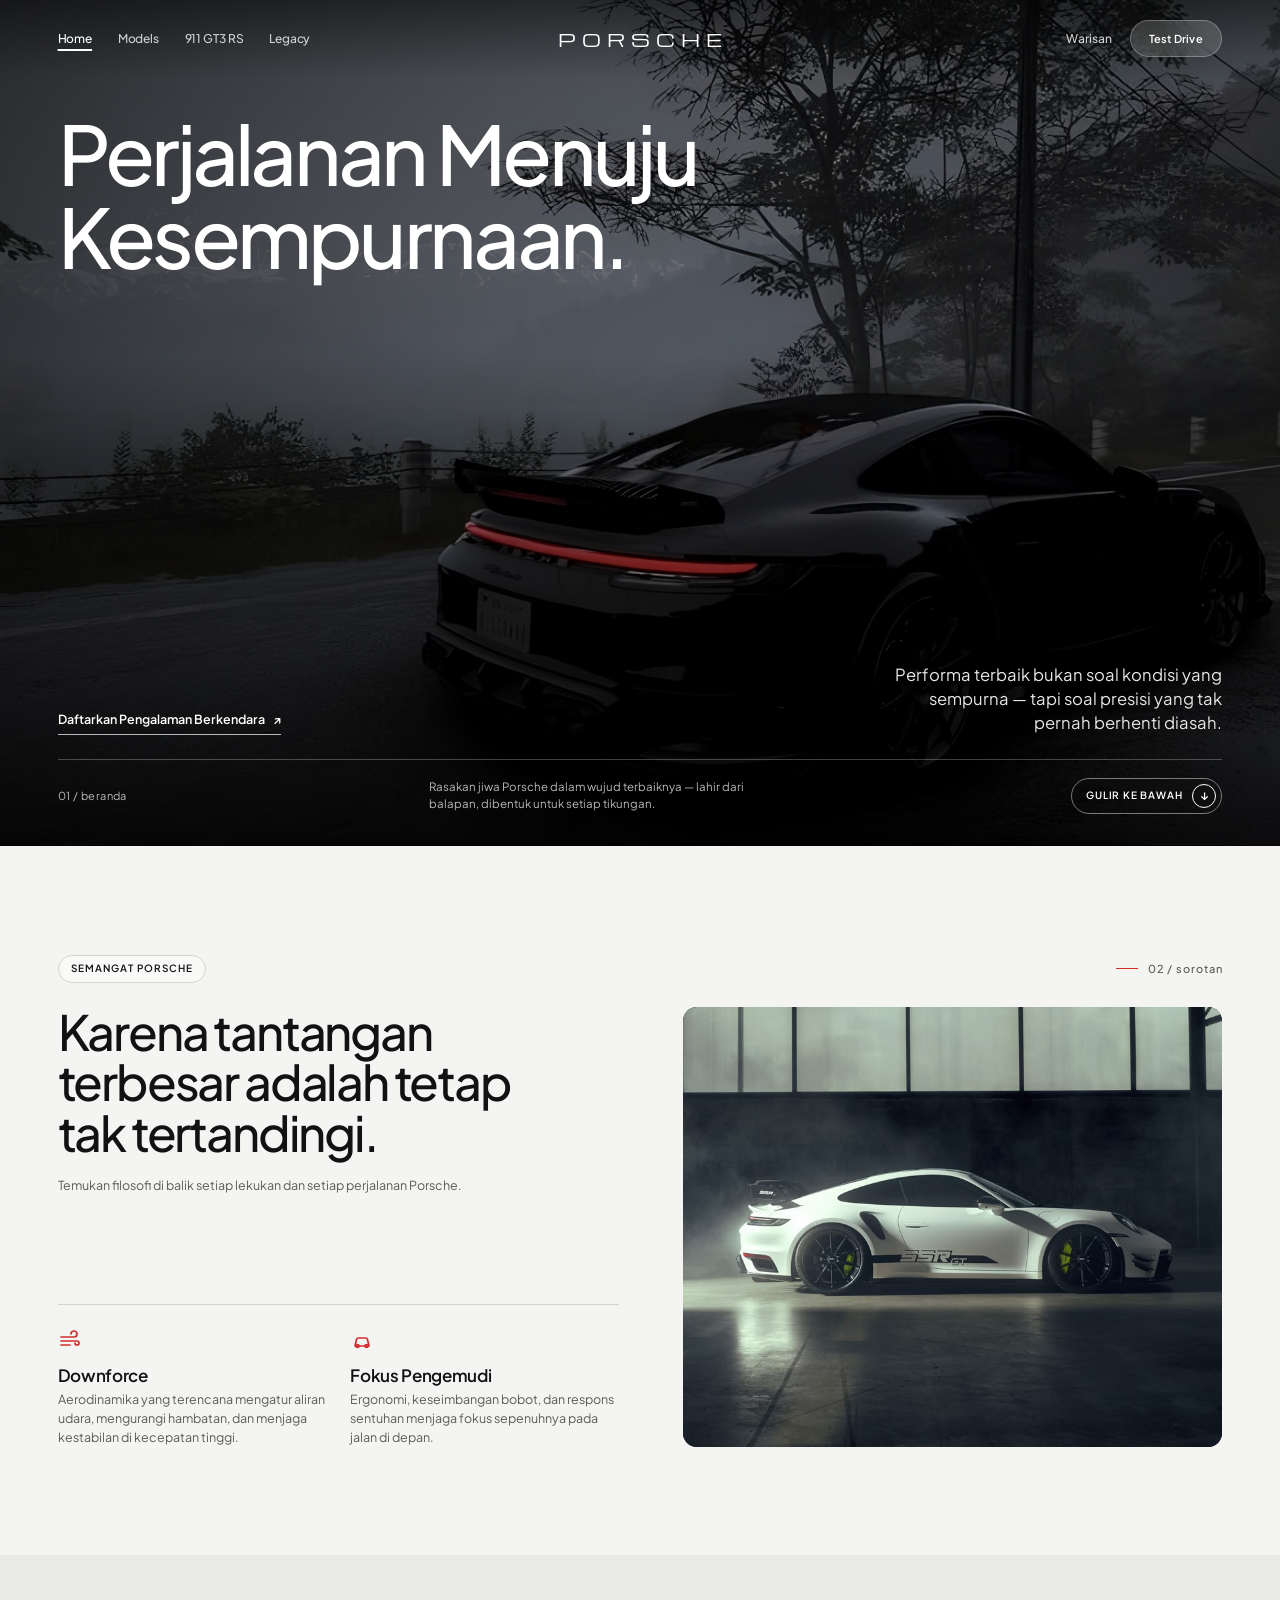
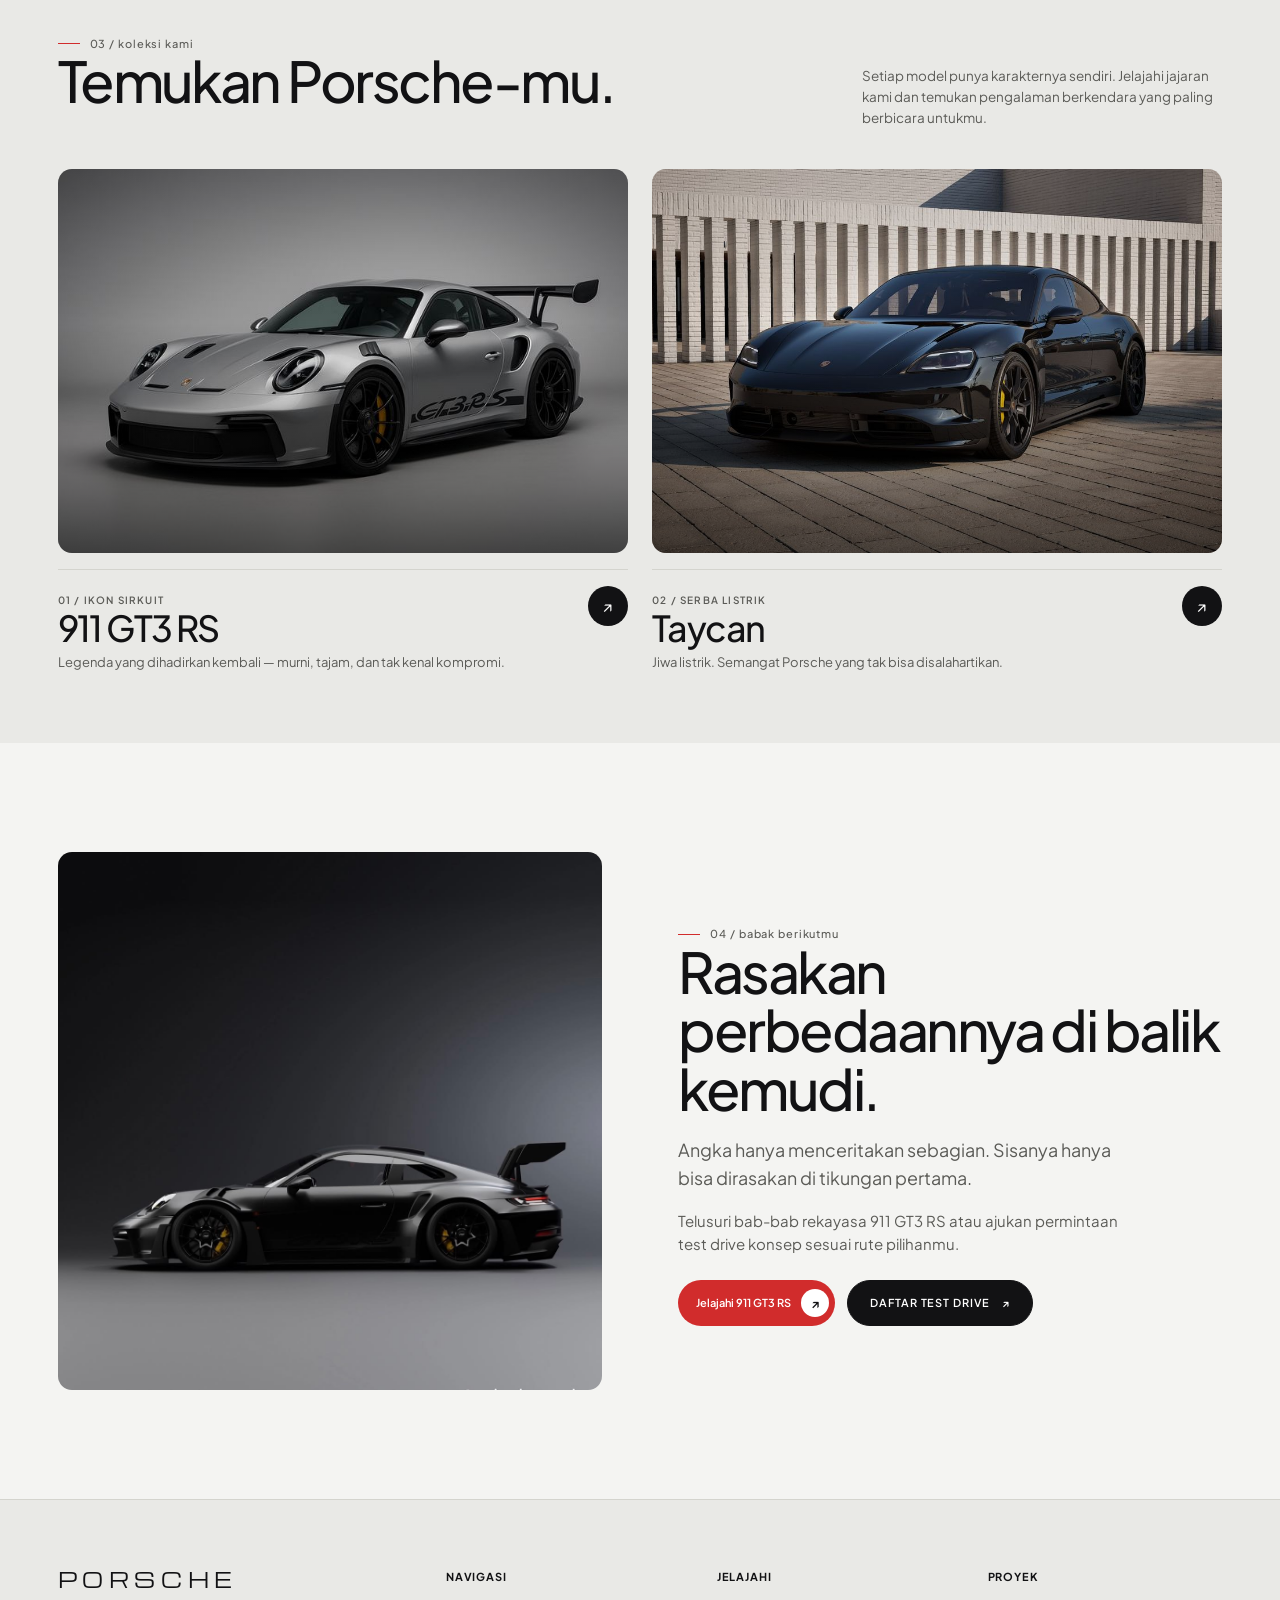
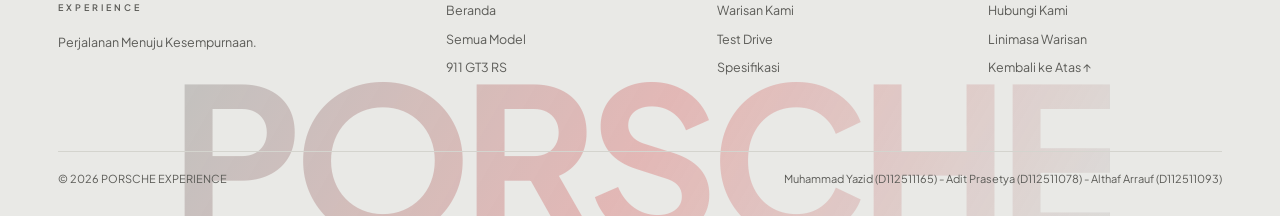
==== commit 1b5d139d: "update tipis" ====
--- a/index.html
+++ b/index.html
@@ -4,8 +4,8 @@
 <head>
   <meta charset="utf-8">
   <meta name="viewport" content="width=device-width, initial-scale=1">
-  <meta name="description" content="Explore Porsche performance, design and automotive heritage.">
-  <title>Porsche Experience — The Art of Performance</title>
+  <meta name="description" content="Jelajahi performa, desain, dan warisan otomotif Porsche.">
+  <title>Porsche Experience — Seni Berkendara</title>
   <link rel="preconnect" href="https://fonts.googleapis.com">
   <link rel="preconnect" href="https://fonts.gstatic.com" crossorigin>
   <link href="https://fonts.googleapis.com/css2?family=Michroma&family=Plus+Jakarta+Sans:wght@400;500;600;700&display=swap" rel="stylesheet">
@@ -23,7 +23,7 @@
       </nav>
       <a class="brand" href="index.html" aria-label="Porsche Experience home">PORSCHE</a>
       <div class="nav-actions">
-        <a class="nav-aux" href="legacy.html">Heritage</a>
+        <a class="nav-aux" href="legacy.html">Warisan</a>
         <a class="nav-cta" href="test-drive.html">Test Drive</a>
       </div>
     </div>
@@ -34,21 +34,21 @@
       <video class="hero-video" autoplay muted loop playsinline preload="auto"
         poster="assets/car/thumbnail-911.jpeg"
         aria-hidden="true">
-        <source src="assets/hero-911.mp4" type="video/mp4">
+        <source src="assets/hero.mp4" type="video/mp4">
       </video>
       <div class="hero-inner">
         <div class="hero-top">
-          <h1>The Journey to<br>Perfection.</h1>
+          <h1>Perjalanan Menuju<br>Kesempurnaan.</h1>
         </div>
         <div>
           <div class="hero-mid">
-            <a class="text-link-light" href="test-drive.html">Book a Driving Experience <span aria-hidden="true">↗</span></a>
-            <p class="hero-subcopy">Top performance requires more than perfect conditions — it demands relentless precision.</p>
+            <a class="text-link-light" href="test-drive.html">Daftarkan Pengalaman Berkendara <span aria-hidden="true">↗</span></a>
+            <p class="hero-subcopy">Performa terbaik bukan soal kondisi yang sempurna — tapi soal presisi yang tak pernah berhenti diasah.</p>
           </div>
           <div class="hero-bottom">
-            <span class="hero-index">01 / homepage</span>
-            <p class="hero-bottom-note">Experience the Porsche spirit in top form — born from motorsport and shaped for every curve.</p>
-            <a class="scroll-pill" href="#overview">Scroll Down <span aria-hidden="true">↓</span></a>
+            <span class="hero-index">01 / beranda</span>
+            <p class="hero-bottom-note">Rasakan jiwa Porsche dalam wujud terbaiknya — lahir dari balapan, dibentuk untuk setiap tikungan.</p>
+            <a class="scroll-pill" href="#overview">Gulir ke Bawah <span aria-hidden="true">↓</span></a>
           </div>
         </div>
       </div>
@@ -57,14 +57,14 @@
     <section id="overview" class="section">
       <div class="container">
         <div class="section-meta-bar">
-          <span class="pill-tag">The Spirit</span>
-          <span class="kicker">02 / updates</span>
+          <span class="pill-tag">Semangat Porsche</span>
+          <span class="kicker">02 / sorotan</span>
         </div>
         <div class="split-updates">
           <div class="updates-left">
             <div>
-              <h2>Because the biggest challenge is to remain unmistakable.</h2>
-              <p class="small">Discover the philosophy behind every Porsche silhouette and drive.</p>
+              <h2>Karena tantangan terbesar adalah tetap tak tertandingi.</h2>
+              <p class="small">Temukan filosofi di balik setiap lekukan dan setiap perjalanan Porsche.</p>
             </div>
             <div class="mini-features">
               <div class="mini-feature">
@@ -76,7 +76,7 @@
                   </svg>
                 </div>
                 <h3>Downforce</h3>
-                <p>Purposeful aerodynamics shape airflow, reduce drag, and deliver planted stability at speed.</p>
+                <p>Aerodinamika yang terencana mengatur aliran udara, mengurangi hambatan, dan menjaga kestabilan di kecepatan tinggi.</p>
               </div>
               <div class="mini-feature">
                 <div class="mini-feature-icon" aria-hidden="true">
@@ -86,8 +86,8 @@
                     <circle cx="16.5" cy="17" r="1.5" />
                   </svg>
                 </div>
-                <h3>Driver Focus</h3>
-                <p>Ergonomics, lightweight balance, and tactile response keep the focus purely on the road ahead.</p>
+                <h3>Fokus Pengemudi</h3>
+                <p>Ergonomi, keseimbangan bobot, dan respons sentuhan menjaga fokus sepenuhnya pada jalan di depan.</p>
               </div>
             </div>
           </div>
@@ -104,10 +104,10 @@
       <div class="container">
         <div class="section-head">
           <div>
-            <div class="kicker">03 / the collection</div>
-            <h2>Find your Porsche.</h2>
-          </div>
-          <p>Every model carries its own character. Explore the lineup and discover the drive that speaks to you.</p>
+            <div class="kicker">03 / koleksi kami</div>
+            <h2>Temukan Porsche-mu.</h2>
+          </div>
+          <p>Setiap model punya karakternya sendiri. Jelajahi jajaran kami dan temukan pengalaman berkendara yang paling berbicara untukmu.</p>
         </div>
         <div class="model-grid">
           <article class="model-card">
@@ -119,9 +119,9 @@
             </a>
             <div class="model-meta">
               <div>
-                <span class="model-index">01 / Track Icon</span>
+                <span class="model-index">01 / Ikon Sirkuit</span>
                 <h3 class="model-title">911 GT3 RS</h3>
-                <p>The icon. Reimagined for pure track-inspired precision.</p>
+                <p>Legenda yang dihadirkan kembali — murni, tajam, dan tak kenal kompromi.</p>
               </div>
               <a class="circle-link" href="detail.html" aria-label="Explore Porsche 911 GT3 RS"><span aria-hidden="true">↗</span></a>
             </div>
@@ -136,9 +136,9 @@
             </a>
             <div class="model-meta">
               <div>
-                <span class="model-index">02 / All-Electric</span>
+                <span class="model-index">02 / Serba Listrik</span>
                 <h3 class="model-title">Taycan</h3>
-                <p>Electric soul. Unmistakable Porsche spirit.</p>
+                <p>Jiwa listrik. Semangat Porsche yang tak bisa disalahartikan.</p>
               </div>
               <a class="circle-link" href="models.html" aria-label="Explore Taycan in models"><span aria-hidden="true">↗</span></a>
             </div>
@@ -154,13 +154,13 @@
             alt="Sports car driving through a mountain road">
         </div>
         <div class="copy-block">
-          <div class="kicker">04 / your next chapter</div>
-          <h2>Feel the difference behind the wheel.</h2>
-          <p class="lead">Numbers only tell part of the story. The rest is felt in the first corner.</p>
-          <p>Explore the 911 GT3 RS engineering chapters or book a concept test drive experience tailored to your preferred route.</p>
+          <div class="kicker">04 / babak berikutmu</div>
+          <h2>Rasakan perbedaannya di balik kemudi.</h2>
+          <p class="lead">Angka hanya menceritakan sebagian. Sisanya hanya bisa dirasakan di tikungan pertama.</p>
+          <p>Telusuri bab-bab rekayasa 911 GT3 RS atau ajukan permintaan test drive konsep sesuai rute pilihanmu.</p>
           <div style="display:flex;flex-wrap:wrap;gap:12px;margin-top:24px;">
-            <a class="btn-pill-arrow" href="detail.html">Explore 911 GT3 RS <span class="badge-icon" aria-hidden="true">↗</span></a>
-            <a class="btn btn-dark" href="test-drive.html">Book Test Drive <span aria-hidden="true">↗</span></a>
+            <a class="btn-pill-arrow" href="detail.html">Jelajahi 911 GT3 RS <span class="badge-icon" aria-hidden="true">↗</span></a>
+            <a class="btn btn-dark" href="test-drive.html">Daftar Test Drive <span aria-hidden="true">↗</span></a>
           </div>
         </div>
       </div>
@@ -172,30 +172,30 @@
       <div class="footer-top">
         <div>
           <div class="footer-brand">PORSCHE<span>EXPERIENCE</span></div>
-          <p class="footer-about">An independent student concept exploring the design, engineering and spirit of Porsche sports cars.</p>
+          <p class="footer-about">Perjalanan Menuju Kesempurnaan.</p>
         </div>
         <div class="footer-col">
-          <h4>Navigation</h4>
-          <a href="index.html">Home</a>
-          <a href="models.html">All models</a>
+          <h4>Navigasi</h4>
+          <a href="index.html">Beranda</a>
+          <a href="models.html">Semua Model</a>
           <a href="detail.html">911 GT3 RS</a>
         </div>
         <div class="footer-col">
-          <h4>Discover</h4>
-          <a href="legacy.html">Our legacy</a>
-          <a href="test-drive.html">Test drive</a>
-          <a href="detail.html#specs">Specifications</a>
+          <h4>Jelajahi</h4>
+          <a href="legacy.html">Warisan Kami</a>
+          <a href="test-drive.html">Test Drive</a>
+          <a href="detail.html#specs">Spesifikasi</a>
         </div>
         <div class="footer-col">
-          <h4>Project</h4>
-          <a href="test-drive.html">Contact concept</a>
-          <a href="legacy.html">Heritage timeline</a>
-          <a href="#top">Back to top ↑</a>
+          <h4>Proyek</h4>
+          <a href="test-drive.html">Hubungi Kami</a>
+          <a href="legacy.html">Linimasa Warisan</a>
+          <a href="#top">Kembali ke Atas ↑</a>
         </div>
       </div>
       <div class="footer-bottom">
-        <span>© 2026 PORSCHE EXPERIENCE — STUDENT DESIGN CONCEPT</span>
-        <span>NOT AN OFFICIAL PORSCHE WEBSITE</span>
+        <span>© 2026 PORSCHE EXPERIENCE</span>
+        <span>Muhammad Yazid (D112511165) - Adit Prasetya (D112511078) - Althaf Arrauf (D112511093)</span>
       </div>
     </div>
     <div class="footer-watermark" aria-hidden="true">PORSCHE</div>
